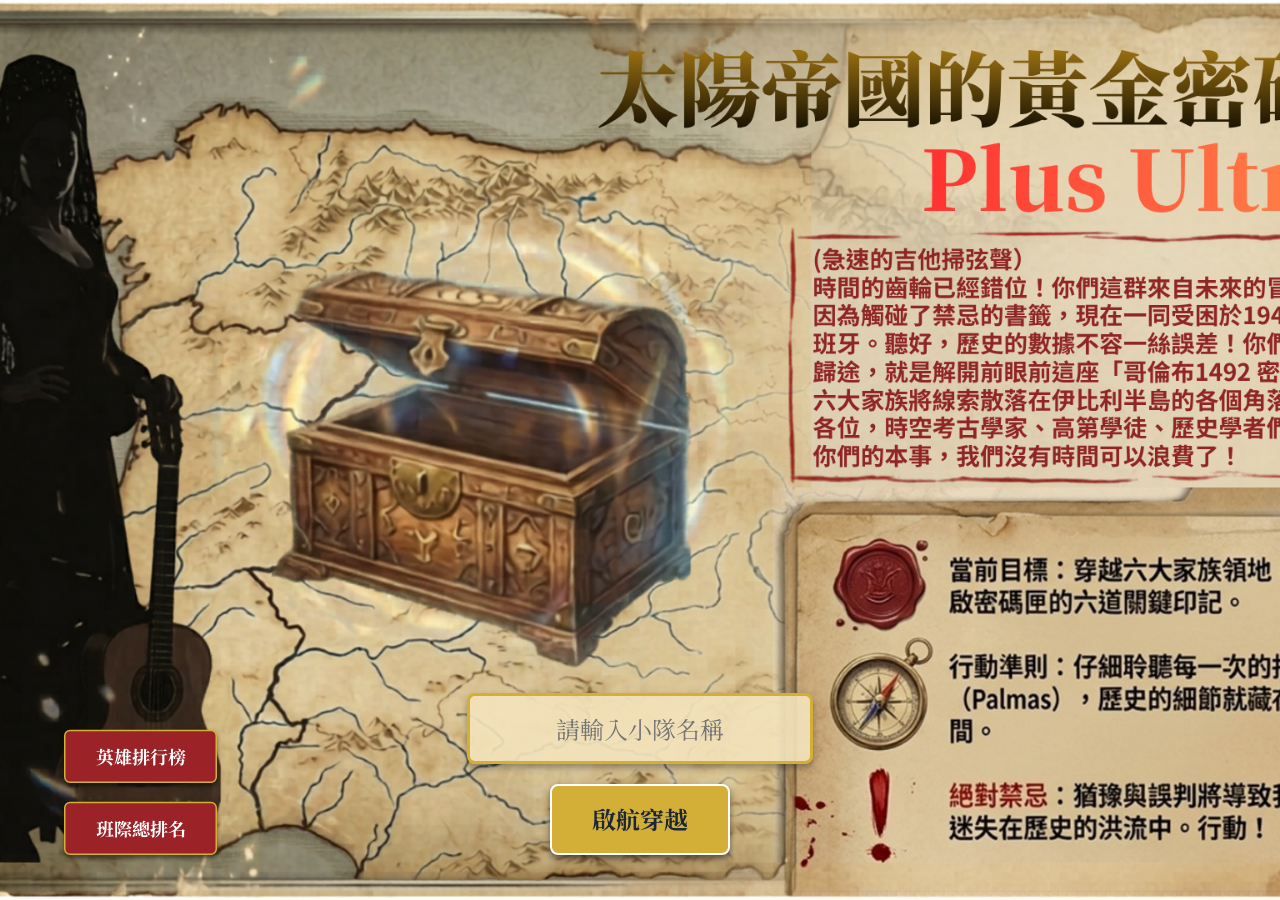
==== index.html @ 03e529ac "Update class leaderboard UI: stack buttons and set background" ====
<!DOCTYPE html>
<html lang="zh-TW">
<head>
    <meta charset="UTF-8">
    <!-- 針對平板鎖定縮放與觸控最佳化 -->
    <meta name="viewport" content="width=device-width, initial-scale=1.0, maximum-scale=1.0, user-scalable=no, viewport-fit=cover">
    <!-- PWA / App 化設定，支援加入主畫面全螢幕 -->
    <meta name="apple-mobile-web-app-capable" content="yes">
    <meta name="apple-mobile-web-app-status-bar-style" content="black-translucent">
    <meta name="mobile-web-app-capable" content="yes">
    <meta name="theme-color" content="#1a365d">
    <title>太陽帝國的黃金密碼</title>
    <!-- 引入 Google Fonts -->
    <link rel="preconnect" href="https://fonts.googleapis.com">
    <link rel="preconnect" href="https://fonts.gstatic.com" crossorigin>
    <link href="https://fonts.googleapis.com/css2?family=Cinzel:wght@400;700&family=Noto+Serif+TC:wght@400;700&display=swap" rel="stylesheet">
    <link rel="stylesheet" href="styles.css?v=25">
</head>
<body>
    <!-- 強制橫向螢幕提示 -->
    <div id="orientation-warning">
        <h1 style="font-size: 5rem; margin-bottom: 20px;">🔄</h1>
        <h2 style="font-size: 1.5rem; line-height: 1.5;">冒險者，請將您的平板或手機<br>「轉為橫向」以進行遊戲</h2>
    </div>

    <div id="app">
        <!-- 登入大廳 (Login View) -->
        <div id="login-view" class="view active">
            <div class="login-container">
                <h1 class="game-title">太陽帝國的<br>黃金密碼</h1>
                <input type="text" id="team-name-input" placeholder="請輸入小隊名稱" autocomplete="off" style="width: 100%; max-width: 300px; text-align: center;">
                <button id="start-btn" class="primary-btn">啟航穿越</button>
            </div>
            <!-- 登入頁直接查看排行榜按鈕 -->
            <button id="login-leaderboard-btn" class="secondary-btn" style="position: absolute; bottom: 13%; left: 5%; z-index: 10; transform: scale(0.75); transform-origin: bottom left;">英雄排行榜</button>
            <button id="login-class-leaderboard-btn" class="secondary-btn" style="position: absolute; bottom: 5%; left: 5%; z-index: 10; transform: scale(0.75); transform-origin: bottom left;">班際總排名</button>
        </div>

        <!-- 航海任務圖 (Map View) -->
        <div id="map-view" class="view">
            <!-- 底層黑白地圖 -->
            <div id="map-layer-bw" class="map-layer"></div>
            <!-- 上層彩色地圖 (預設被遮罩隱藏) -->
            <div id="map-layer-color" class="map-layer"></div>
            <!-- 隱形關卡觸控熱區 -->
            <div id="pins-container"></div>
            <!-- 結算按鈕預設隱藏 -->
            <button id="finish-btn" class="primary-btn hidden">結算總成績</button>
        </div>

        <!-- 解謎挑戰視窗 (Level Modal) -->
        <div id="level-modal" class="modal hidden">
            <div class="modal-content">
                <button id="close-modal-btn" class="close-btn">&times;</button>
                <div class="modal-header">
                    <h2 id="modal-level-title">關卡名稱</h2>
                    <!-- 獨立計時器 -->
                    <div class="timer-display" id="modal-timer">00:00</div>
                </div>
                <div class="modal-body">
                    <!-- 左側/上方 關卡圖片區 -->
                    <div class="level-image-placeholder">
                        <img id="modal-level-image" src="" alt="關卡內容圖片">
                    </div>
                    <!-- 右側/下方 操作區 -->
                    <div class="level-controls">
                        <!-- 第一階段：解謎 -->
                        <div id="step-1-controls" style="display: flex; flex-direction: column; align-items: center; width: 100%;">
                            <input type="text" id="answer-input" placeholder="請輸入解答密碼" autocomplete="off">
                            <button id="submit-answer-btn" class="primary-btn">驗證密碼</button>
                            <div id="answer-feedback" class="feedback"></div>
                        </div>
                        <!-- 第二階段：紀錄紫光密碼 (預設隱藏) -->
                        <div id="step-2-controls" style="display: none; flex-direction: column; align-items: center; width: 100%;">
                            <div class="feedback success" style="margin-bottom: 15px; font-size: 1.5rem;">✅ 密碼正確！</div>
                            <p style="margin-bottom: 20px; font-weight: bold; color: var(--sea-blue); font-size: 1.3rem; text-align: center;">請使用紫光燈照射海報<br>並記錄下隱藏數字：</p>
                            <input type="text" inputmode="numeric" pattern="[0-9]*" id="uv-code-input" placeholder="請輸入紫光數字" autocomplete="off">
                            <button id="save-uv-btn" class="primary-btn">驗證紫光數字</button>
                            <div id="uv-feedback" class="feedback"></div>
                        </div>
                        <!-- 第三階段：紫光密碼背後的故事 (預設隱藏) -->
                        <div id="step-3-controls" style="display: none; flex-direction: column; align-items: center; width: 100%;">
                            <div class="feedback success" style="margin-bottom: 15px; font-size: 1.5rem;">✅ 紀錄成功！</div>
                            <p id="uv-meaning-text" style="margin-bottom: 20px; font-weight: bold; color: var(--sea-blue); font-size: 1.2rem; text-align: center; background: rgba(255,255,255,0.7); padding: 15px; border-radius: 8px; border: 2px solid var(--compass-gold); line-height: 1.5;"></p>
                            <button id="close-modal-final-btn" class="primary-btn">返回地圖</button>
                        </div>
                    </div>
                </div>
            </div>
        </div>

        <!-- 成績結算視窗 (Results View) -->
        <div id="results-view" class="view" style="background-image: url('assets/results-bg.png'); background-size: cover; background-position: center;">
            <!-- JS 會在這裡動態產生 7 個絕對定位的時間紅框 -->
            <div id="results-container" style="position: absolute; top: 0; left: 0; width: 100%; height: 100%;"></div>
            <button id="go-to-uv-btn" class="primary-btn" style="position: absolute; left: 87.8%; top: 30.5%; transform: translate(-50%, -50%); white-space: nowrap;">獲取紫光密碼</button>
        </div>

        <!-- 紫光密碼總結視窗 (UV Summary View) -->
        <div id="uv-summary-view" class="view">
            <div class="login-container">
                <h2 style="font-size: 2.54rem; color: var(--wax-red); margin-bottom: 5px; text-align: center;">紫光密碼意義對照</h2>
                <div id="uv-codes-list">
                    <!-- 數字與故事會顯示在這裡 -->
                </div>
                <p style="font-size: 1.38rem; color: var(--sea-blue); text-align: center; margin-top: 5px; font-weight: bold;">提示：紫光密碼加總是開啟哥倫布密碼匣的關鍵</p>
            </div>
            <!-- 將按鈕移到整個畫面的右下角 -->
            <button id="go-to-leaderboard-btn" class="primary-btn" style="position: absolute; bottom: 5%; right: 5%; z-index: 10;">查看榮譽英雄榜</button>
        </div>

        <!-- 榮譽英雄榜 (Leaderboard View) -->
        <div id="leaderboard-view" class="view">
            <div class="leaderboard-container">
                <!-- 固定表頭獨立出來，避免被滾動文字重疊 -->
                <table style="width: 100%; border-collapse: collapse; margin-bottom: 5px; table-layout: fixed;">
                    <thead>
                        <tr>
                            <th style="width: 20%; padding: 10px; text-align: center; font-size: 1.5rem; color: var(--sea-blue); border-bottom: 2px solid var(--compass-gold);">名次</th>
                            <th style="width: 50%; padding: 10px; text-align: center; font-size: 1.5rem; color: var(--sea-blue); border-bottom: 2px solid var(--compass-gold);">冒險小隊</th>
                            <th style="width: 30%; padding: 10px; text-align: center; font-size: 1.5rem; color: var(--sea-blue); border-bottom: 2px solid var(--compass-gold);">總耗時</th>
                        </tr>
                    </thead>
                </table>
                <div class="leaderboard-scroll" style="width: 100%; overflow-y: auto;">
                    <table id="leaderboard-table" style="width: 100%; border-collapse: collapse; table-layout: fixed;">
                        <tbody id="leaderboard-body">
                            <!-- 排行榜資料會由 JS 生成 -->
                        </tbody>
                    </table>
                </div>
            </div>
            <!-- 將按鈕移到整個畫面的右下角，並設定為 75% 大小 -->
            <button id="back-to-results-btn" class="secondary-btn" style="position: absolute; bottom: 15%; right: 5%; z-index: 10; transform: scale(0.75); transform-origin: bottom right;">返回結算</button>
            <button id="restart-btn" class="secondary-btn" style="position: absolute; bottom: 5%; right: 5%; z-index: 10; transform: scale(0.75); transform-origin: bottom right;">重新開始下一組</button>
            <button id="delete-records-btn" class="secondary-btn" style="position: absolute; bottom: 5%; left: 5%; z-index: 10; transform: scale(0.6); transform-origin: bottom left; background-color: #8b0000; color: white; border-color: #8b0000;">刪除紀錄</button>
        </div>

        <!-- 班際排名 (Class Leaderboard View) -->
        <div id="class-leaderboard-view" class="view" style="background-image: url('assets/class-bg.png'); background-size: cover; background-position: center;">
            <div class="leaderboard-container">
                <table style="width: 100%; border-collapse: collapse; margin-bottom: 5px; table-layout: fixed;">
                    <thead>
                        <tr>
                            <th style="width: 20%; padding: 10px; text-align: center; font-size: 1.5rem; color: var(--sea-blue); border-bottom: 2px solid var(--compass-gold);">名次</th>
                            <th style="width: 50%; padding: 10px; text-align: center; font-size: 1.5rem; color: var(--sea-blue); border-bottom: 2px solid var(--compass-gold);">班級</th>
                            <th style="width: 30%; padding: 10px; text-align: center; font-size: 1.5rem; color: var(--sea-blue); border-bottom: 2px solid var(--compass-gold);">總耗時</th>
                        </tr>
                    </thead>
                </table>
                <div class="leaderboard-scroll" style="width: 100%; overflow-y: auto;">
                    <table id="class-leaderboard-table" style="width: 100%; border-collapse: collapse; table-layout: fixed;">
                        <tbody id="class-leaderboard-body">
                            <!-- 班際排名資料會由 JS 生成 -->
                        </tbody>
                    </table>
                </div>
            </div>
            <button id="class-restart-btn" class="secondary-btn" style="position: absolute; bottom: 5%; right: 5%; z-index: 10; transform: scale(0.75); transform-origin: bottom right;">回登入首頁</button>
        </div>
    </div>

    <!-- 載入 Firebase Compat SDK，避免本地端檔案開啟的 CORS 問題 -->
    <script src="https://www.gstatic.com/firebasejs/10.7.1/firebase-app-compat.js"></script>
    <script src="https://www.gstatic.com/firebasejs/10.7.1/firebase-firestore-compat.js"></script>
    
    <!-- 載入 Confetti 煙火特效庫 -->
    <script src="https://cdn.jsdelivr.net/npm/canvas-confetti@1.6.0/dist/confetti.browser.min.js"></script>
    
    <!-- 主程式邏輯 -->
    <script src="app.js?v=25"></script>
</body>
</html>
---- styles.css ----
/* === 全域變數 (大航海時代配色) === */
:root {
    --parchment: #f4e4bc; /* 羊皮紙舊黃色 */
    --sea-blue: #1b263b; /* 深海復古藍 */
    --compass-gold: #d4af37; /* 航海羅盤金 */
    --wax-red: #9b2226; /* 封蠟紅 */
    --dark-text: #2c1e16; /* 深棕色文字 */
}

html, body {
    margin: 0;
    padding: 0;
    width: 100%;
    height: 100dvh; /* 使用動態高度，完美適應 Safari 網址列 */
    font-family: 'Noto Serif TC', serif;
    background-color: var(--sea-blue);
    color: var(--dark-text); /* 補回原本的字體顏色 */
    overflow: hidden;
    /* 課堂 iPad 最佳化防呆機制 */
    overscroll-behavior: none; /* 禁用下拉重新整理 */
    -webkit-user-select: none; /* 禁用長按選取文字 */
    user-select: none;
    -webkit-touch-callout: none; /* 禁用長按跳出選單 */
}

/* 確保輸入框可以正常輸入與選取 */
input {
    -webkit-user-select: auto;
    user-select: auto;
}

h1, h2, h3 {
    font-family: 'Cinzel', serif; /* 標題英數使用歷史奇幻感字體 */
}

/* === 畫面切換機制 === */
.view {
    position: absolute;
    top: 0;
    left: 0;
    width: 100vw;
    height: 100dvh; /* 使用動態高度適應 iPad */
    display: none;
    flex-direction: column;
    justify-content: center;
    align-items: center;
    background-size: cover;
    background-position: center;
}

.view.active {
    display: flex;
}

/* === 共用 UI 元件 === */
input {
    font-family: 'Noto Serif TC', serif;
    font-size: 1.5rem;
    padding: 15px 20px;
    border: 3px solid var(--compass-gold);
    border-radius: 8px;
    background-color: rgba(244, 228, 188, 0.9);
    color: var(--dark-text);
    outline: none;
    text-align: center;
    width: 80%;
    max-width: 400px;
    margin-bottom: 20px;
    box-shadow: 0 4px 6px rgba(0,0,0,0.3);
}

.primary-btn, .secondary-btn {
    font-family: 'Cinzel', 'Noto Serif TC', serif;
    font-size: 1.5rem;
    font-weight: bold;
    padding: 15px 40px;
    border: none;
    border-radius: 8px;
    cursor: pointer;
    transition: transform 0.1s, background-color 0.2s;
    box-shadow: 0 4px 6px rgba(0,0,0,0.5);
}

.primary-btn {
    background-color: var(--compass-gold);
    color: var(--sea-blue);
    border: 2px solid #fff;
}

.primary-btn:active {
    transform: scale(0.95);
    background-color: #b5952f;
}

.secondary-btn {
    background-color: var(--wax-red);
    color: #fff;
    border: 2px solid var(--compass-gold);
}

.secondary-btn:active {
    transform: scale(0.95);
    background-color: #7a1b1e;
}

/* === 登入大廳 (Login View) === */
#login-view {
    background-image: url('assets/login-bg.png'); 
    background-size: cover;
    background-position: center;
    background-color: var(--sea-blue); /* 尚未有圖時的底色 */
}

/* 讓登入頁面的框框完全透明融入背景 */
#login-view .login-container {
    background: transparent;
    border: none;
    box-shadow: none;
    position: absolute;
    bottom: 5%; /* 放置在畫面下方，避免擋住您的精美設計圖 */
    left: 50%;
    transform: translateX(-50%);
    padding: 0;
    width: 90%;
    max-width: 400px;
}

#login-view .game-title {
    display: none; /* 隱藏原本的標題，因為背景圖已經有了 */
}

/* 結算頁面時間座標框 (對位用) */
.result-time-box {
    position: absolute;
    /* 已移除紅框與底色，正式上線 */
    
    color: black; /* 依據要求改為黑色字體 */
    font-size: 3rem; /* 放大兩倍 */
    font-weight: bold;
    font-family: monospace;
    padding: 5px 10px;
    transform: translate(-50%, -50%);
    text-align: center;
    white-space: nowrap; /* 強制不分行 */
}

/* 紫光與排行榜背景 */
#uv-summary-view {
    background-image: url('assets/uv-bg.png');
    background-size: cover;
    background-position: center;
    background-color: var(--sea-blue);
}

/* 讓紫光密碼完全融入背景圖 */
#uv-summary-view .login-container {
    /* 已移除紅框與底色，正式上線 */
    background-color: transparent;
    border: none;
    box-shadow: none;
    background-image: none;
    padding: 0;
    
    max-width: 800px; /* 放寬最大寬度，減少文字換行 */
    width: 75%; /* 寬度拉大15% */
    height: 60%;
    position: absolute;
    top: 50%;
    left: 50%;
    transform: translate(-50%, -50%);
}

#uv-codes-list {
    background: transparent;
    border: none;
    max-height: 100%;
    overflow-y: auto;
}

#leaderboard-view {
    background-image: url('assets/leaderboard-bg.png');
    background-size: cover;
    background-position: center;
    background-color: var(--sea-blue);
}

/* 讓排行榜完全融入背景圖 */
#leaderboard-view .leaderboard-container {
    /* 已移除紅框與底色，正式上線 */
    background-color: transparent;
    border: none;
    
    box-shadow: none;
    background-image: none;
    
    width: 45%;
    height: 46%; /* 再縮短 2% */
    position: absolute;
    top: 65%; /* 往上移 3% */
    left: 51.5%;
    transform: translate(-50%, -50%);
}

.login-container {
    background-color: var(--parchment);
    padding: 50px;
    border-radius: 15px;
    border: 5px solid var(--compass-gold);
    text-align: center;
    display: flex;
    flex-direction: column;
    align-items: center;
    box-shadow: 0 10px 30px rgba(0,0,0,0.8);
    /* 模擬羊皮紙紋理 */
    background-image: radial-gradient(circle, transparent 20%, #e6d3a3 120%);
}

.game-title {
    font-size: 4rem;
    color: var(--wax-red);
    text-shadow: 2px 2px 4px rgba(0,0,0,0.2);
    margin-bottom: 40px;
    line-height: 1.2;
}

/* === 航海任務圖 (Map View) === */
#map-view {
    background-color: #333; 
    position: relative;
}

.map-layer {
    position: absolute;
    top: 0; left: 0; width: 100%; height: 100%;
    background-size: cover;
    background-position: center;
}

#map-layer-bw {
    background-image: url('assets/map-bg-bw.png');
}

#map-layer-color {
    background-image: url('assets/map-bg-color.png');
    /* 預設隱藏所有彩色部分，等 JS 加上遮罩才會顯示 */
    -webkit-mask-image: none;
    mask-image: none;
    transition: -webkit-mask-image 0.8s ease, mask-image 0.8s ease;
}

#pins-container {
    position: absolute;
    top: 0; left: 0; width: 100%; height: 100%;
}

.pin {
    position: absolute;
    width: 80px; /* 隱形熱區大小 */
    height: 80px;
    background-color: transparent; 
    border: none;
    border-radius: 50%;
    color: transparent;
    display: flex;
    justify-content: center;
    align-items: center;
    cursor: pointer;
    transform: translate(-50%, -50%);
    
    /* 測試用：開發時可以把這行註解打開，會看到半透明紅色區塊，方便對準地標 */
    /* background-color: rgba(255,0,0,0.3); border: 2px dashed red; */
}

.pin.completed { 
    cursor: default; 
}

#finish-btn {
    position: absolute;
    top: 50%;
    left: 50%;
    transform: translate(-50%, -50%);
    font-size: 2rem;
    padding: 20px 50px;
    z-index: 10;
    box-shadow: 0 0 30px rgba(212, 175, 55, 0.8);
}
#finish-btn.hidden { display: none; }

/* === 挑戰視窗 (Modal) === */
.modal {
    position: fixed;
    top: 0; left: 0; width: 100%; height: 100%;
    background-color: rgba(0,0,0,0.8);
    z-index: 100;
    display: flex;
    justify-content: center;
    align-items: center;
}

.modal.hidden { display: none; }

/* 直式螢幕強制橫向提示 */
#orientation-warning {
    display: none;
    position: fixed;
    top: 0; left: 0; width: 100vw; height: 100dvh;
    background-color: var(--sea-blue);
    color: white;
    z-index: 999999;
    flex-direction: column;
    justify-content: center;
    align-items: center;
    text-align: center;
}

@media screen and (orientation: portrait) {
    #orientation-warning {
        display: flex;
    }
    #app {
        display: none !important;
    }
}

.modal-content {
    background-color: var(--parchment);
    width: 90%;
    height: 90%;
    border-radius: 15px;
    border: 5px solid var(--compass-gold);
    position: relative;
    display: flex;
    flex-direction: column;
    padding: 20px;
    background-image: radial-gradient(circle, transparent 20%, #e6d3a3 120%);
}

.close-btn {
    position: absolute;
    top: -20px;
    right: -20px;
    width: 50px;
    height: 50px;
    border-radius: 50%;
    background-color: var(--wax-red);
    color: white;
    border: 3px solid var(--compass-gold);
    font-size: 2rem;
    display: flex;
    justify-content: center;
    align-items: center;
    cursor: pointer;
    box-shadow: 0 4px 6px rgba(0,0,0,0.5);
}

.modal-header {
    display: flex;
    justify-content: space-between;
    align-items: center;
    margin-bottom: 20px;
    border-bottom: 2px solid var(--compass-gold);
    padding-bottom: 10px;
}

.timer-display {
    font-size: 2rem;
    font-weight: bold;
    color: var(--wax-red);
    font-family: monospace;
    background-color: rgba(255,255,255,0.5);
    padding: 5px 15px;
    border-radius: 8px;
    border: 2px solid var(--compass-gold);
}

.modal-body {
    display: flex;
    flex: 1;
    gap: 20px;
}

.level-image-placeholder {
    flex: 2;
    background-color: rgba(0,0,0,0.1);
    border: 2px dashed var(--compass-gold);
    display: flex;
    justify-content: center;
    align-items: center;
    overflow: hidden;
    border-radius: 10px;
}

.level-image-placeholder img {
    max-width: 100%;
    max-height: 100%;
    object-fit: contain;
}

.level-controls {
    flex: 1;
    display: flex;
    flex-direction: column;
    justify-content: center;
    align-items: center;
    background-color: rgba(255,255,255,0.3);
    padding: 20px;
    border-radius: 10px;
    border: 1px solid var(--compass-gold);
}

.feedback {
    margin-top: 20px;
    font-size: 1.2rem;
    font-weight: bold;
    min-height: 1.5rem;
}
.feedback.error { color: var(--wax-red); }
.feedback.success { color: #2e7d32; }

/* === 排行榜 (Leaderboard View) === */
.leaderboard-container {
    background-color: var(--parchment);
    width: 80%;
    height: 80%;
    border-radius: 15px;
    border: 5px solid var(--compass-gold);
    display: flex;
    flex-direction: column;
    align-items: center;
    padding: 30px;
    box-shadow: 0 10px 30px rgba(0,0,0,0.8);
    background-image: radial-gradient(circle, transparent 20%, #e6d3a3 120%);
}

.leaderboard-container h2 {
    font-size: 3rem;
    color: var(--wax-red);
    margin-bottom: 20px;
}

.leaderboard-scroll {
    flex: 1;
    width: 100%;
    overflow-y: auto;
    margin-bottom: 20px;
    border-top: 2px solid var(--compass-gold);
    border-bottom: 2px solid var(--compass-gold);
}

table {
    width: 100%;
    border-collapse: collapse;
}

th, td {
    padding: 15px;
    text-align: center;
    font-size: 1.5rem;
    border-bottom: 1px solid rgba(212, 175, 55, 0.3);
}

th {
    color: var(--sea-blue);
    position: sticky;
    top: 0;
    background-color: transparent; /* 取消原本的表頭底色，以利融入背景 */
    z-index: 1;
}

/* 滾動條美化 */
::-webkit-scrollbar { width: 10px; }
::-webkit-scrollbar-track { background: transparent; }
::-webkit-scrollbar-thumb { background: var(--compass-gold); border-radius: 5px; }
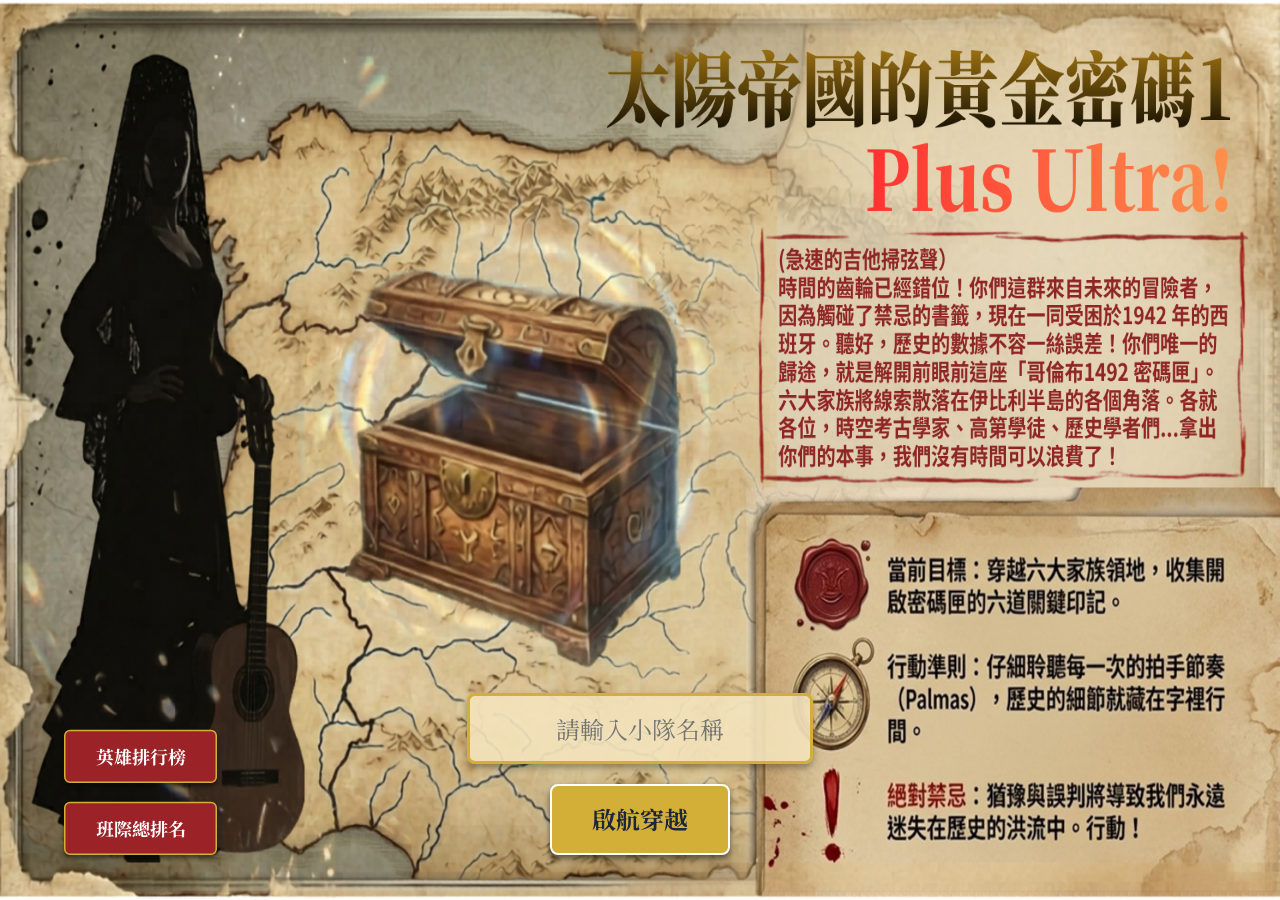
==== commit 197b7c5f: "Change background size to 100% 100% to prevent cropping" ====
--- a/index.html
+++ b/index.html
@@ -14,7 +14,7 @@
     <link rel="preconnect" href="https://fonts.googleapis.com">
     <link rel="preconnect" href="https://fonts.gstatic.com" crossorigin>
     <link href="https://fonts.googleapis.com/css2?family=Cinzel:wght@400;700&family=Noto+Serif+TC:wght@400;700&display=swap" rel="stylesheet">
-    <link rel="stylesheet" href="styles.css?v=25">
+    <link rel="stylesheet" href="styles.css?v=29">
 </head>
 <body>
     <!-- 強制橫向螢幕提示 -->
@@ -90,7 +90,7 @@
         </div>
 
         <!-- 成績結算視窗 (Results View) -->
-        <div id="results-view" class="view" style="background-image: url('assets/results-bg.png'); background-size: cover; background-position: center;">
+        <div id="results-view" class="view" style="background-image: url('assets/results-bg.png'); background-size: 100% 100%; background-position: center;">
             <!-- JS 會在這裡動態產生 7 個絕對定位的時間紅框 -->
             <div id="results-container" style="position: absolute; top: 0; left: 0; width: 100%; height: 100%;"></div>
             <button id="go-to-uv-btn" class="primary-btn" style="position: absolute; left: 87.8%; top: 30.5%; transform: translate(-50%, -50%); white-space: nowrap;">獲取紫光密碼</button>
@@ -137,13 +137,13 @@
         </div>
 
         <!-- 班際排名 (Class Leaderboard View) -->
-        <div id="class-leaderboard-view" class="view" style="background-image: url('assets/class-bg.png'); background-size: cover; background-position: center;">
+        <div id="class-leaderboard-view" class="view" style="background-image: url('assets/class-bg.png'); background-size: 100% 100%; background-position: center;">
             <div class="leaderboard-container">
                 <table style="width: 100%; border-collapse: collapse; margin-bottom: 5px; table-layout: fixed;">
                     <thead>
                         <tr>
                             <th style="width: 20%; padding: 10px; text-align: center; font-size: 1.5rem; color: var(--sea-blue); border-bottom: 2px solid var(--compass-gold);">名次</th>
-                            <th style="width: 50%; padding: 10px; text-align: center; font-size: 1.5rem; color: var(--sea-blue); border-bottom: 2px solid var(--compass-gold);">班級</th>
+                            <th style="width: 50%; padding: 10px; text-align: center; font-size: 1.5rem; color: var(--sea-blue); border-bottom: 2px solid var(--compass-gold);">冒險班級</th>
                             <th style="width: 30%; padding: 10px; text-align: center; font-size: 1.5rem; color: var(--sea-blue); border-bottom: 2px solid var(--compass-gold);">總耗時</th>
                         </tr>
                     </thead>
@@ -168,6 +168,6 @@
     <script src="https://cdn.jsdelivr.net/npm/canvas-confetti@1.6.0/dist/confetti.browser.min.js"></script>
     
     <!-- 主程式邏輯 -->
-    <script src="app.js?v=25"></script>
+    <script src="app.js?v=29"></script>
 </body>
 </html>
--- a/styles.css
+++ b/styles.css
@@ -44,7 +44,7 @@
     flex-direction: column;
     justify-content: center;
     align-items: center;
-    background-size: cover;
+    background-size: 100% 100%;
     background-position: center;
 }
 
@@ -106,7 +106,7 @@
 /* === 登入大廳 (Login View) === */
 #login-view {
     background-image: url('assets/login-bg.png'); 
-    background-size: cover;
+    background-size: 100% 100%;
     background-position: center;
     background-color: var(--sea-blue); /* 尚未有圖時的底色 */
 }
@@ -147,7 +147,7 @@
 /* 紫光與排行榜背景 */
 #uv-summary-view {
     background-image: url('assets/uv-bg.png');
-    background-size: cover;
+    background-size: 100% 100%;
     background-position: center;
     background-color: var(--sea-blue);
 }
@@ -179,13 +179,14 @@
 
 #leaderboard-view {
     background-image: url('assets/leaderboard-bg.png');
-    background-size: cover;
+    background-size: 100% 100%;
     background-position: center;
     background-color: var(--sea-blue);
 }
 
 /* 讓排行榜完全融入背景圖 */
-#leaderboard-view .leaderboard-container {
+#leaderboard-view .leaderboard-container,
+#class-leaderboard-view .leaderboard-container {
     /* 已移除紅框與底色，正式上線 */
     background-color: transparent;
     border: none;
@@ -232,7 +233,7 @@
 .map-layer {
     position: absolute;
     top: 0; left: 0; width: 100%; height: 100%;
-    background-size: cover;
+    background-size: 100% 100%;
     background-position: center;
 }
 
